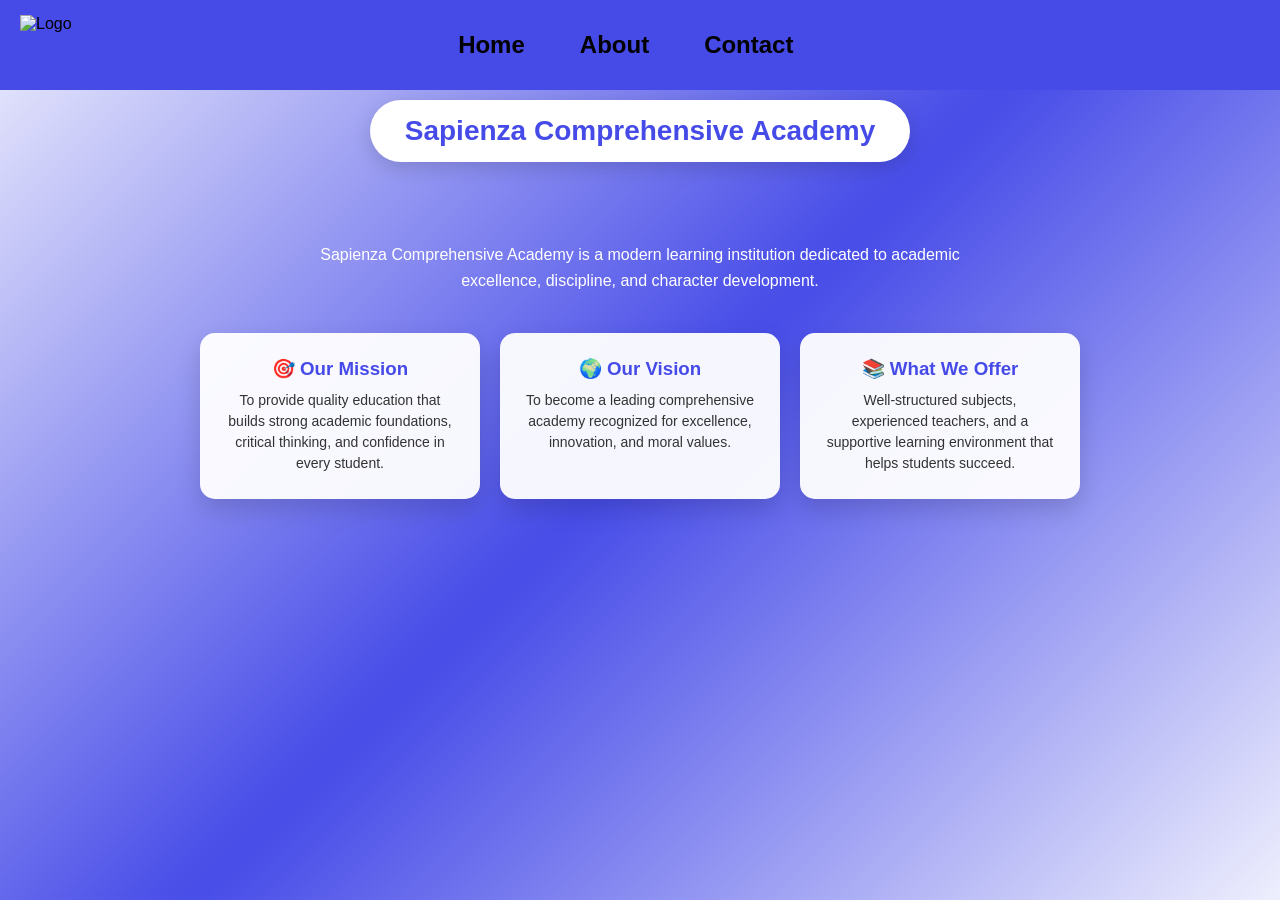
==== about.html @ 237c440b "update" ====
<!DOCTYPE html>
<html lang="en">
<head>
  <meta charset="UTF-8">
  <meta name="viewport" content="width=device-width, initial-scale=1.0">
  <title>Sapienza Comprehensive Academy</title>
  <link rel="stylesheet" href="about.css">
   <link rel="icon" type="image/png" href="images/logo.jpg">
</head>
<body>
     <nav class="navbar">
  <div class="logo">
    <img src="images/logo.jpg" alt="Logo">
  </div>
  <ul>
    <li><a href="index.html">Home</a></li>
    <li><a href="about.html">About</a></li>
    <li><a href="contact.html">Contact</a></li>
  </ul>
  <div class="navbar-spacer"></div>
</nav>

  <!-- BLUR BACKGROUND -->
  <div class="blur-bg"></div>

  <!-- PAGE TITLE -->
  <h1 class="page-title">Sapienza Comprehensive Academy</h1>

  <!-- CONTENT -->
  <section class="about-academy">

    <p class="about-intro">
      Sapienza Comprehensive Academy is a modern learning institution dedicated
      to academic excellence, discipline, and character development.
    </p>

    <div class="about-cards">
      <div class="card">
        <h3>🎯 Our Mission</h3>
        <p>
          To provide quality education that builds strong academic foundations,
          critical thinking, and confidence in every student.
        </p>
      </div>

      <div class="card">
        <h3>🌍 Our Vision</h3>
        <p>
          To become a leading comprehensive academy recognized for excellence,
          innovation, and moral values.
        </p>
      </div>

      <div class="card">
        <h3>📚 What We Offer</h3>
        <p>
          Well-structured subjects, experienced teachers, and a supportive
          learning environment that helps students succeed.
        </p>
      </div>
    </div>

  </section>

</body>
</html>
---- about.css ----
/* =========================
   RESET
========================= */
* {
  margin: 0;
  padding: 0;
  box-sizing: border-box;
  font-family: Arial, sans-serif;
}

/* =========================
   FULL PAGE BLURRED BACKGROUND
========================= */
.blur-bg {
  position: fixed;
  inset: 0;
  background: linear-gradient(
    135deg,
    #ffffff,
    #464be8,
    #ffffff
  );
  filter: blur(18px);
  transform: scale(1.1);
  z-index: -1;
}

/* =========================
   NAVBAR
========================= */
  .navbar {
  position: fixed;
  top: 0;
  left: 0;
  width: 100%;
  height: 90px;
  background-color: #464be8;
  z-index: 1000;

  display: flex;
  justify-content: space-between;  /* changed from center */
  align-items: center;
  padding: 0 20px;
  box-sizing: border-box;           /* so padding doesn't cause overflow */
}

.navbar ul {
  list-style: none;
  display: flex;
  gap: 55px;
  margin: 0;
  padding: 0;
  font-size: 24px;
}

.navbar ul li a {
  color: black;
  text-decoration: none;
  font-weight: 600;
}

.navbar a:hover {
  color: aqua;
}
@media (max-width: 768px) {
  section {
    scroll-margin-top: 110px; /* navbar is taller on mobile */
  }
}


.navbar a:hover {
  color: aqua;
}

/* =========================
   PAGE TITLE (H1)
========================= */
.page-title {
  position:relative;          /* FIXED ISSUE */
  top: 100px;                /* sits below navbar */
  margin: 0 auto 40px;
  width: fit-content;

  background-color: #fff;
  color: #464be8;
  padding: 15px 35px;
  border-radius: 50px;
  font-size: 28px;
  font-weight: bold;
  text-align: center;

  z-index: 10;
  box-shadow: 0 6px 20px rgba(0, 0, 0, 0.15);
}

/* =========================
   CONTENT SECTION
========================= */
.about-academy {
  position: relative;
  padding: 140px 20px 60px;  /* navbar space included */
  text-align: center;
}

/* =========================
   INTRO
========================= */
.about-intro {
  color: #fff;
  max-width: 700px;
  margin: 0 auto 40px;
  font-size: 16px;
  line-height: 1.6;
}

/* =========================
   CARDS
========================= */
.about-cards {
  display: flex;
  justify-content: center;
  gap: 20px;
  flex-wrap: wrap;
}

.card {
  background-color: rgba(255, 255, 255, 0.95);
  width: 280px;
  padding: 25px;
  border-radius: 15px;
  box-shadow: 0 10px 25px rgba(0, 0, 0, 0.15);
  transition: transform 0.3s ease;
}

.card:hover {
  transform: translateY(-8px);
}

.card h3 {
  color: #464be8;
  margin-bottom: 10px;
}

.card p {
  color: #333;
  font-size: 14px;
  line-height: 1.5;
}

/* =========================
   MOBILE
========================= */
@media (max-width: 768px) {

  .navbar {
    height: 70px;
  }

  .navbar ul {
    gap: 20px;
    font-size: 16px;
  }

  .page-title {
    top: 85px;
    font-size: 22px;
    padding: 12px 25px;
  }

  .about-academy {
    padding: 120px 15px 50px;
  }

  .about-intro {
    font-size: 14px;
  }
}
   .logo {
  position: static;                 /* remove absolute positioning */
  display: flex;
  align-items: center;
  flex-shrink: 0;
}

 
.logo img {
  height: 60px;
  width: auto;
  object-fit: contain;
}
.navbar-spacer {
  width: 80px;   /* roughly match logo width */
  flex-shrink: 0;
}

 @media (max-width: 768px) {
  section {
    scroll-margin-top: 110px;
  }
  .navbar {
    height: 70px;
    padding: 0 10px;
  }
  .logo img {
    height: 50px;
  }
  .navbar ul {
    gap: 25px;
    font-size: 16px;
  }
  .navbar-spacer {
    width: 50px;
  }
}
@media (max-width: 480px) {
  .navbar ul {
    gap:18px;
    font-size: 14px;
  }

  .logo img {
    height: 40px;
  }

  .navbar-spacer {
    width: 40px;
  }
}
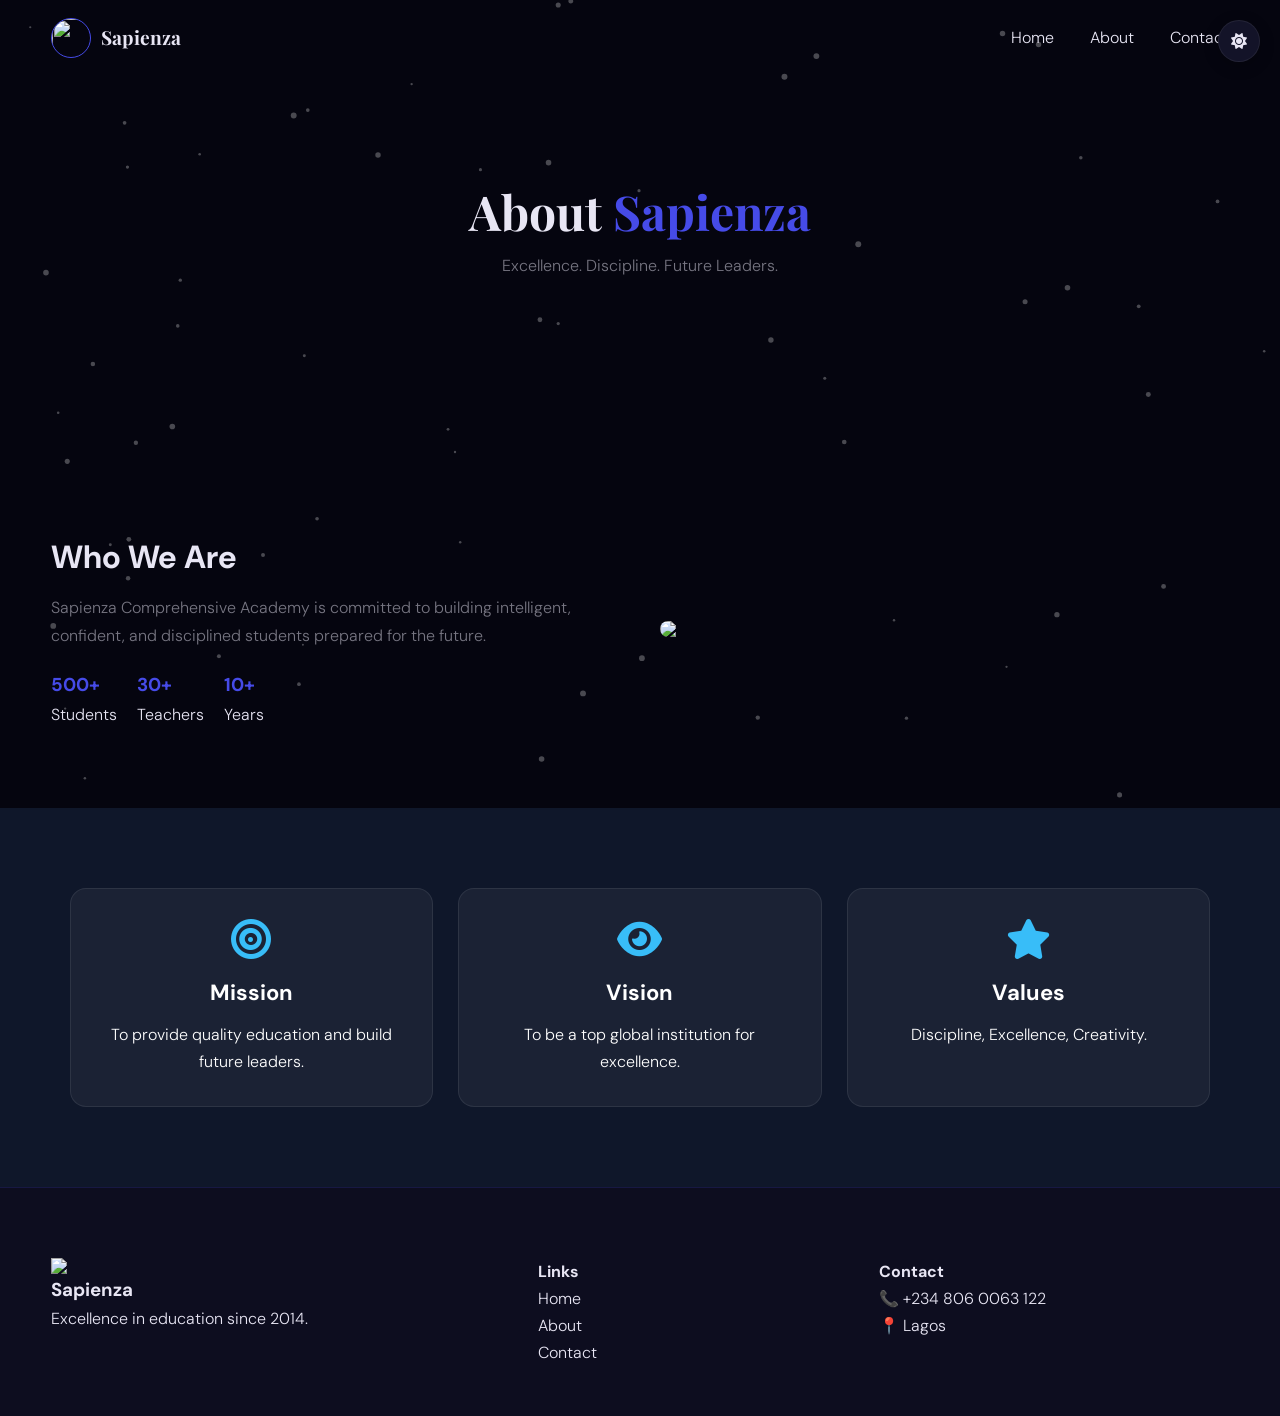
==== commit f777270d: "push" ====
--- a/about.html
+++ b/about.html
@@ -1,66 +1,234 @@
  <!DOCTYPE html>
 <html lang="en">
 <head>
-  <meta charset="UTF-8">
-  <meta name="viewport" content="width=device-width, initial-scale=1.0">
-  <title>Sapienza Comprehensive Academy</title>
-  <link rel="stylesheet" href="about.css">
-   <link rel="icon" type="image/png" href="images/logo.jpg">
+  <meta charset="UTF-8"/>
+  <meta name="viewport" content="width=device-width, initial-scale=1.0"/>
+  <title>About — Sapienza Academy</title>
+
+  <link rel="icon" href="images/logo.jpg"/>
+
+  <!-- FONTS -->
+  <link href="https://fonts.googleapis.com/css2?family=Playfair+Display:wght@700;800;900&family=DM+Sans:wght@300;400;500;600&display=swap" rel="stylesheet"/>
+
+  <!-- ICONS -->
+  <link rel="stylesheet" href="https://cdnjs.cloudflare.com/ajax/libs/font-awesome/6.5.0/css/all.min.css"/>
+
+  <link rel="stylesheet" href="style.css"/>
+  <link rel="stylesheet" href="about.css"/>
+
+  <style>
+    .particles-bg{
+      position: fixed;
+      top:0;
+      left:0;
+      width:100%;
+      height:100%;
+      z-index:-1;
+    }
+  </style>
 </head>
-<body>
-     <nav class="navbar">
-  <div class="logo">
-    <img src="images/logo.jpg" alt="Logo">
-  </div>
-  <ul>
-    <li><a href="index.html">Home</a></li>
-    <li><a href="about.html">About</a></li>
-    <li><a href="contact.html">Contact</a></li>
-  </ul>
-  <div class="navbar-spacer"></div>
+
+<body class="dark-mode">
+
+<canvas class="particles-bg" id="particlesBg"></canvas>
+
+<!-- THEME TOGGLE -->
+<button class="theme-toggle" id="themeToggle">
+  <i class="fa-solid fa-sun" id="themeIcon"></i>
+</button>
+
+<!-- NAVBAR -->
+<nav class="navbar" id="navbar">
+  <div class="nav-inner">
+
+    <a href="index.html" class="nav-logo">
+      <img src="images/logo.jpg"/>
+      <span>Sapienza</span>
+    </a>
+
+    <ul class="nav-links">
+      <li><a href="index.html">Home</a></li>
+      <li><a href="about.html" class="active">About</a></li>
+      <li><a href="contact.html">Contact</a></li>
+    </ul>
+
+    <div class="hamburger" id="hamburger">
+      <span></span><span></span><span></span>
+    </div>
+
+  </div>
 </nav>
 
-  <!-- BLUR BACKGROUND -->
-  <div class="blur-bg"></div>
-
-  <!-- PAGE TITLE -->
-  <h1 class="page-title">Sapienza Comprehensive Academy</h1>
-
-  <!-- CONTENT -->
-  <section class="about-academy">
-
-    <p class="about-intro">
-      Sapienza Comprehensive Academy is a modern learning institution dedicated
-      to academic excellence, discipline, and character development.
-    </p>
-
-    <div class="about-cards">
-      <div class="card">
-        <h3>🎯 Our Mission</h3>
-        <p>
-          To provide quality education that builds strong academic foundations,
-          critical thinking, and confidence in every student.
-        </p>
+<!-- MOBILE MENU -->
+<div class="mobile-menu" id="mobileMenu">
+  <a href="index.html">Home</a>
+  <a href="about.html">About</a>
+  <a href="contact.html">Contact</a>
+</div>
+
+<!-- HERO -->
+<section class="about-hero">
+  <h1>About <span>Sapienza</span></h1>
+  <p>Excellence. Discipline. Future Leaders.</p>
+</section>
+
+<!-- ABOUT -->
+<section class="about">
+  <div class="wrap about-grid">
+
+    <div class="about-text">
+      <h2>Who We Are</h2>
+      <p>
+        Sapienza Comprehensive Academy is committed to building intelligent,
+        confident, and disciplined students prepared for the future.
+      </p>
+
+      <div class="about-stats">
+        <div><h3>500+</h3><span>Students</span></div>
+        <div><h3>30+</h3><span>Teachers</span></div>
+        <div><h3>10+</h3><span>Years</span></div>
       </div>
-
-      <div class="card">
-        <h3>🌍 Our Vision</h3>
-        <p>
-          To become a leading comprehensive academy recognized for excellence,
-          innovation, and moral values.
-        </p>
-      </div>
-
-      <div class="card">
-        <h3>📚 What We Offer</h3>
-        <p>
-          Well-structured subjects, experienced teachers, and a supportive
-          learning environment that helps students succeed.
-        </p>
-      </div>
-    </div>
-
-  </section>
+    </div>
+
+    <div class="about-img">
+      <img src="images/logo.jpg"/>
+    </div>
+
+  </div>
+</section>
+
+<!-- MISSION -->
+<section class="mission">
+  <div class="wrap mission-grid">
+
+    <div class="mission-card">
+      <i class="fa-solid fa-bullseye"></i>
+      <h3>Mission</h3>
+      <p>To provide quality education and build future leaders.</p>
+    </div>
+
+    <div class="mission-card">
+      <i class="fa-solid fa-eye"></i>
+      <h3>Vision</h3>
+      <p>To be a top global institution for excellence.</p>
+    </div>
+
+    <div class="mission-card">
+      <i class="fa-solid fa-star"></i>
+      <h3>Values</h3>
+      <p>Discipline, Excellence, Creativity.</p>
+    </div>
+
+  </div>
+</section>
+
+<!-- FOOTER -->
+<footer class="footer">
+  <div class="footer-inner">
+
+    <div>
+      <img src="images/logo.jpg" style="width:50px"/>
+      <h3>Sapienza</h3>
+      <p>Excellence in education since 2014.</p>
+    </div>
+
+    <div>
+      <h4>Links</h4>
+      <a href="index.html">Home</a><br/>
+      <a href="about.html">About</a><br/>
+      <a href="contact.html">Contact</a>
+    </div>
+
+    <div>
+      <h4>Contact</h4>
+      <p>📞 +234 806 0063 122</p>
+      <p>📍 Lagos</p>
+    </div>
+
+  </div>
+</footer>
+
+<!-- JS -->
+<script>
+/* THEME TOGGLE */
+const themeToggle = document.getElementById('themeToggle');
+const themeIcon = document.getElementById('themeIcon');
+
+let darkMode = document.body.classList.contains('dark-mode');
+
+const savedTheme = localStorage.getItem('sapienza-theme');
+
+if (savedTheme === 'light') {
+  document.body.classList.remove('dark-mode');
+  document.body.classList.add('light-mode');
+  darkMode = false;
+  themeIcon.className = 'fa-solid fa-moon';
+}
+
+themeToggle.addEventListener('click', () => {
+  darkMode = !darkMode;
+
+  document.body.classList.toggle('dark-mode', darkMode);
+  document.body.classList.toggle('light-mode', !darkMode);
+
+  themeIcon.className = darkMode ? 'fa-solid fa-sun' : 'fa-solid fa-moon';
+
+  localStorage.setItem('sapienza-theme', darkMode ? 'dark' : 'light');
+});
+
+/* MOBILE MENU */
+const hamburger = document.getElementById('hamburger');
+const mobileMenu = document.getElementById('mobileMenu');
+
+hamburger.addEventListener('click', () => {
+  hamburger.classList.toggle('open');
+  mobileMenu.classList.toggle('open');
+});
+
+/* PARTICLES */
+const canvas = document.getElementById('particlesBg');
+
+if (canvas) {
+  const ctx = canvas.getContext('2d');
+
+  let W = canvas.width = window.innerWidth;
+  let H = canvas.height = window.innerHeight;
+
+  window.addEventListener('resize', () => {
+    W = canvas.width = window.innerWidth;
+    H = canvas.height = window.innerHeight;
+  });
+
+  const particles = Array.from({ length: 70 }, () => ({
+    x: Math.random() * W,
+    y: Math.random() * H,
+    vx: (Math.random() - 0.5) * 0.6,
+    vy: (Math.random() - 0.5) * 0.6,
+    size: Math.random() * 2 + 1
+  }));
+
+  function animate() {
+    ctx.clearRect(0, 0, W, H);
+
+    particles.forEach(p => {
+      p.x += p.vx;
+      p.y += p.vy;
+
+      if (p.x < 0 || p.x > W) p.vx *= -1;
+      if (p.y < 0 || p.y > H) p.vy *= -1;
+
+      ctx.beginPath();
+      ctx.arc(p.x, p.y, p.size, 0, Math.PI * 2);
+      ctx.fillStyle = "rgba(255,255,255,0.5)";
+      ctx.fill();
+    });
+
+    requestAnimationFrame(animate);
+  }
+
+  animate();
+}
+</script>
 
 </body>
-</html>
+</html>
--- a/style.css
+++ b/style.css
@@ -0,0 +1,451 @@
+ /* ============================================================
+   SAPIENZA ACADEMY — shared.css
+============================================================ */
+@import url('https://fonts.googleapis.com/css2?family=Playfair+Display:wght@700;800;900&family=DM+Sans:wght@300;400;500;600&display=swap');
+
+:root {
+  --primary:    #464be8;
+  --primary-dk: #3238c8;
+  --primary-lt: #6b70f0;
+  --accent:     #8b5cf6;
+  --accent2:    #06b6d4;
+  --gold:       #f59e0b;
+  --green:      #10b981;
+
+  --bg:         #05050f;
+  --surface:    #0d0d1f;
+  --surface2:   #131328;
+  --card:       #0f0f22;
+  --border:     rgba(70,75,232,0.18);
+  --border2:    rgba(255,255,255,0.07);
+
+  --text:       #e8e6f4;
+  --muted:      rgba(232,230,244,0.5);
+
+  --font-serif: 'Playfair Display', Georgia, serif;
+  --font-sans:  'DM Sans', sans-serif;
+
+  --nav-h:      75px;
+  --ease:       cubic-bezier(0.4,0,0.2,1);
+  --ease-back:  cubic-bezier(0.34,1.56,0.64,1);
+
+  --glow-primary: 0 0 30px rgba(70,75,232,0.35), 0 0 60px rgba(70,75,232,0.15);
+  --glow-accent:  0 0 30px rgba(139,92,246,0.35);
+}
+
+.light-mode {
+  --bg:       #f0f0fc;
+  --surface:  #ffffff;
+  --surface2: #f4f4ff;
+  --card:     #ffffff;
+  --border:   rgba(70,75,232,0.15);
+  --border2:  rgba(0,0,0,0.08);
+  --text:     #1a1a3e;
+  --muted:    rgba(26,26,62,0.5);
+}
+
+*,*::before,*::after { margin:0; padding:0; box-sizing:border-box; }
+html { scroll-behavior:smooth; scroll-padding-top:var(--nav-h); }
+body { background:var(--bg); color:var(--text); font-family:var(--font-sans); font-weight:300; line-height:1.7; overflow-x:hidden; cursor:none; transition:background 0.5s, color 0.5s; }
+a { text-decoration:none; color:inherit; }
+ul { list-style:none; }
+img { max-width:100%; display:block; }
+button { cursor:none; font-family:var(--font-sans); }
+::-webkit-scrollbar { width:5px; }
+::-webkit-scrollbar-track { background:var(--bg); }
+::-webkit-scrollbar-thumb { background:var(--primary); border-radius:3px; }
+
+/* ── LOADER ──────────────────────────────────────────────── */
+.loader {
+  position:fixed; inset:0; background:var(--bg); z-index:10000;
+  display:flex; flex-direction:column; align-items:center; justify-content:center; gap:20px;
+  transition:opacity 0.6s var(--ease), transform 0.6s var(--ease);
+}
+.loader.out { opacity:0; transform:scale(1.04); pointer-events:none; }
+.loader-ring {
+  width:80px; height:80px; border-radius:50%;
+  border:2px solid rgba(70,75,232,0.15);
+  border-top-color:var(--primary);
+  animation:spin 1s linear infinite;
+  position:absolute;
+}
+@keyframes spin { to { transform:rotate(360deg); } }
+.loader-logo-wrap {
+  width:60px; height:60px; border-radius:50%; overflow:hidden;
+  border:2px solid var(--primary); box-shadow:var(--glow-primary);
+}
+.loader-logo { width:100%; height:100%; object-fit:cover; }
+.loader-text {
+  font-family:var(--font-serif); font-size:clamp(0.9rem,2vw,1.1rem);
+  color:var(--primary); letter-spacing:2px; text-align:center; padding:0 20px;
+  animation:fadeInUp 0.5s 0.3s ease both;
+}
+.loader-bar { width:200px; height:2px; background:rgba(70,75,232,0.15); border-radius:2px; overflow:hidden; }
+.loader-fill { height:100%; background:linear-gradient(90deg,var(--primary),var(--accent)); width:0; transition:width 0.1s linear; }
+
+/* ── CURSOR ──────────────────────────────────────────────── */
+.cursor {
+  width:8px; height:8px; background:var(--primary); border-radius:50%;
+  position:fixed; top:0; left:0; pointer-events:none; z-index:9999;
+  transform:translate(-50%,-50%); box-shadow:var(--glow-primary);
+}
+.cursor-follower {
+  width:32px; height:32px; border:1.5px solid rgba(70,75,232,0.5); border-radius:50%;
+  position:fixed; top:0; left:0; pointer-events:none; z-index:9998;
+  transform:translate(-50%,-50%); transition:transform 0.15s var(--ease), width 0.3s, height 0.3s;
+}
+
+/* ── THEME TOGGLE ────────────────────────────────────────── */
+.theme-toggle {
+  position:fixed; top:20px; right:20px; z-index:1001;
+  width:42px; height:42px; border-radius:50%; border:1px solid var(--border2);
+  background:var(--surface2); color:var(--text); font-size:1rem;
+  display:flex; align-items:center; justify-content:center;
+  transition:all 0.3s var(--ease); box-shadow:0 4px 16px rgba(0,0,0,0.2);
+}
+.theme-toggle:hover { background:var(--primary); color:#fff; border-color:var(--primary); }
+
+/* ── NAVBAR ──────────────────────────────────────────────── */
+.navbar {
+  position:fixed; top:0; left:0; width:100%; height:var(--nav-h);
+  z-index:1000; transition:background 0.4s var(--ease), box-shadow 0.4s var(--ease);
+}
+.navbar.scrolled {
+  background:rgba(5,5,15,0.95); backdrop-filter:blur(20px);
+  box-shadow:0 1px 0 var(--border), 0 8px 32px rgba(0,0,0,0.3);
+}
+.light-mode .navbar.scrolled { background:rgba(240,240,252,0.95); }
+.nav-inner {
+  max-width:1300px; margin:0 auto; padding:0 4%; height:100%;
+  display:flex; align-items:center; justify-content:space-between; gap:24px;
+}
+.nav-logo { display:flex; align-items:center; gap:10px; }
+.nav-logo img { width:40px; height:40px; border-radius:50%; object-fit:cover; border:1.5px solid var(--primary); }
+.nav-logo span { font-family:var(--font-serif); font-size:1.2rem; font-weight:700; color:var(--text); }
+.nav-links { display:flex; gap:36px; }
+.nav-link { font-size:0.88rem; font-weight:500; color:var(--muted); letter-spacing:0.5px; position:relative; padding-bottom:3px; transition:color 0.3s; }
+.nav-link::after { content:''; position:absolute; bottom:0; left:0; width:0; height:1.5px; background:var(--primary); box-shadow:0 0 6px var(--primary); transition:width 0.3s var(--ease); }
+.nav-link:hover,.nav-link.active { color:var(--text); }
+.nav-link:hover::after,.nav-link.active::after { width:100%; }
+.nav-spacer { flex:1; }
+.hamburger { display:none; flex-direction:column; gap:5px; cursor:none; }
+.hamburger span { display:block; width:22px; height:1.5px; background:var(--text); border-radius:2px; transition:all 0.4s var(--ease); }
+.hamburger.open span:nth-child(1) { transform:rotate(45deg) translate(4px,4px); }
+.hamburger.open span:nth-child(2) { opacity:0; }
+.hamburger.open span:nth-child(3) { transform:rotate(-45deg) translate(4px,-4px); }
+
+/* MOBILE MENU */
+.mobile-menu {
+  position:fixed; inset:0; background:rgba(5,5,15,0.98); backdrop-filter:blur(20px);
+  z-index:999; display:flex; flex-direction:column; align-items:center; justify-content:center; gap:16px;
+  clip-path:circle(0% at 95% 4%); transition:clip-path 0.6s var(--ease);
+}
+.mobile-menu.open { clip-path:circle(150% at 95% 4%); }
+.mob-link { font-family:var(--font-serif); font-size:clamp(1.8rem,5vw,2.8rem); font-weight:700; color:rgba(255,255,255,0.3); transition:color 0.3s; }
+.mob-link:hover { color:#fff; }
+
+/* ── BUTTONS ─────────────────────────────────────────────── */
+.btn-primary {
+  display:inline-flex; align-items:center; gap:10px;
+  padding:13px 28px; border-radius:50px;
+  background:linear-gradient(135deg,var(--primary),var(--accent));
+  color:#fff; font-size:0.9rem; font-weight:600; border:none;
+  box-shadow:0 4px 20px rgba(70,75,232,0.3);
+  transition:all 0.3s var(--ease-back);
+}
+.btn-primary:hover { transform:translateY(-3px); box-shadow:0 12px 36px rgba(70,75,232,0.5); }
+.btn-ghost {
+  display:inline-flex; align-items:center; gap:10px;
+  padding:13px 28px; border-radius:50px;
+  background:transparent; color:var(--text); font-size:0.9rem; font-weight:500;
+  border:1.5px solid var(--border2); transition:all 0.3s var(--ease);
+}
+.btn-ghost:hover { border-color:var(--primary); color:var(--primary); }
+.pulse-btn { animation:pulsate 3s ease-in-out infinite; }
+@keyframes pulsate {
+  0%,100% { box-shadow:0 4px 20px rgba(70,75,232,0.3); }
+  50%      { box-shadow:0 4px 20px rgba(70,75,232,0.3),0 0 50px rgba(70,75,232,0.3),0 0 80px rgba(139,92,246,0.15); }
+}
+
+/* ── SECTION COMMONS ─────────────────────────────────────── */
+.wrap { max-width:1300px; margin:0 auto; padding:0 4%; }
+.sec-head { text-align:center; margin-bottom:60px; }
+.sec-label { font-size:0.68rem; font-weight:600; letter-spacing:5px; text-transform:uppercase; color:var(--primary); margin-bottom:12px; }
+.sec-title { font-family:var(--font-serif); font-size:clamp(2rem,4vw,3.2rem); font-weight:800; color:var(--text); line-height:1.15; margin-bottom:14px; }
+.sec-title em { font-style:italic; color:var(--primary); }
+.sec-sub { color:var(--muted); font-size:1rem; max-width:500px; margin:0 auto; }
+
+/* ── AOS (scroll reveal) ──────────────────────────────────── */
+[data-aos] { opacity:0; transform:translateY(40px); transition:opacity 0.8s var(--ease), transform 0.8s var(--ease); transition-delay:var(--delay,0s); }
+[data-aos].visible { opacity:1; transform:translateY(0); }
+
+/* ── PARTICLES ───────────────────────────────────────────── */
+.particles-bg { position:fixed; inset:0; pointer-events:none; z-index:0; opacity:0.55; }
+
+/* ── WAVE DIVIDER ────────────────────────────────────────── */
+.wave-divider { line-height:0; overflow:hidden; }
+.wave-divider svg { display:block; width:100%; }
+
+/* ── FOOTER ──────────────────────────────────────────────── */
+.footer { background:var(--surface); border-top:1px solid var(--border); padding:70px 4% 0; margin-bottom:0; }
+.footer-inner { max-width:1300px; margin:0 auto; display:grid; grid-template-columns:1.5fr 1fr 1.2fr; gap:50px; padding-bottom:50px; }
+.fi-brand { display:flex; flex-direction:column; gap:12px; }
+.fi-logo-img { width:48px; height:48px; border-radius:50%; object-fit:cover; border:2px solid var(--primary); }
+.fi-logo-text { font-family:var(--font-serif); font-size:1.4rem; font-weight:800; color:var(--text); }
+.fi-logo-text span { color:var(--primary); }
+.fi-brand p { color:var(--muted); font-size:0.88rem; line-height:1.8; max-width:260px; }
+.fi-col h4 { font-size:0.7rem; font-weight:600; letter-spacing:3px; text-transform:uppercase; color:var(--primary); margin-bottom:16px; }
+.fi-col a, .fi-col p { display:block; color:var(--muted); font-size:0.88rem; margin-bottom:8px; transition:color 0.3s; }
+.fi-col a:hover { color:var(--text); }
+.footer-bottom { border-top:1px solid var(--border); padding:20px 0; text-align:center; }
+.footer-bottom p { color:var(--muted); font-size:0.8rem; }
+
+/* ── ANIMATIONS ──────────────────────────────────────────── */
+@keyframes fadeInUp { from{opacity:0;transform:translateY(30px)} to{opacity:1;transform:translateY(0)} }
+@keyframes floatUpDown { 0%,100%{transform:translateY(0)} 50%{transform:translateY(-14px)} }
+
+/* ── RESPONSIVE ──────────────────────────────────────────── */
+@media(max-width:900px){
+  .nav-links { display:none; }
+  .hamburger { display:flex; }
+  .footer-inner { grid-template-columns:1fr 1fr; }
+}
+@media(max-width:600px){
+  body { cursor:auto; }
+  .cursor,.cursor-follower { display:none; }
+  .footer-inner { grid-template-columns:1fr; }
+  .theme-toggle { top:auto; bottom:80px; right:16px; }
+}
+/* ============================================================
+   SAPIENZA — index.css
+============================================================ */
+
+/* ── HERO ────────────────────────────────────────────────── */
+.hero {
+  min-height:100vh; position:relative; display:flex; align-items:center;
+  overflow:hidden; padding-top:var(--nav-h);
+}
+.hero-orbs { position:absolute; inset:0; pointer-events:none; }
+.orb {
+  position:absolute; border-radius:50%;
+  filter:blur(80px); animation:orbFloat 8s ease-in-out infinite;
+}
+.orb-1 { width:500px; height:500px; background:rgba(70,75,232,0.12); top:-100px; right:5%; animation-delay:0s; }
+.orb-2 { width:400px; height:400px; background:rgba(139,92,246,0.1); bottom:-80px; left:10%; animation-delay:3s; }
+.orb-3 { width:300px; height:300px; background:rgba(6,182,212,0.08); top:40%; left:35%; animation-delay:5s; }
+@keyframes orbFloat { 0%,100%{transform:translateY(0) scale(1)} 50%{transform:translateY(-30px) scale(1.05)} }
+
+.hero-content { position:relative; z-index:2; max-width:1300px; margin:0 auto; padding:80px 4% 120px; width:100%; }
+.hero-badge {
+  display:inline-flex; align-items:center; gap:8px;
+  background:rgba(70,75,232,0.1); border:1px solid rgba(70,75,232,0.25);
+  color:var(--primary-lt); padding:8px 18px; border-radius:50px;
+  font-size:0.82rem; font-weight:500; margin-bottom:24px; width:fit-content;
+  animation:fadeInUp 0.6s 0.1s ease both;
+}
+.badge-dot {
+  width:7px; height:7px; background:var(--green); border-radius:50%;
+  animation:pulse 2s ease-in-out infinite;
+  box-shadow:0 0 0 0 rgba(16,185,129,0.5);
+}
+@keyframes pulse { 0%,100%{box-shadow:0 0 0 0 rgba(16,185,129,0.5)} 50%{box-shadow:0 0 0 8px rgba(16,185,129,0)} }
+
+.hero-title { font-family:var(--font-serif); margin-bottom:16px; }
+.ht-line {
+  display:block; font-size:clamp(2.5rem,6.5vw,5.8rem); font-weight:900;
+  color:var(--text); line-height:1.05;
+  opacity:0; transform:translateY(40px);
+  transition:opacity 0.8s var(--ease), transform 0.8s var(--ease);
+}
+.ht-line.italic { font-style:italic; color:var(--primary); }
+.ht-line.visible { opacity:1; transform:translateY(0); }
+
+.hero-typewriter {
+  font-size:clamp(1rem,2vw,1.25rem); color:var(--accent2); font-weight:500;
+  margin-bottom:20px; min-height:2em; letter-spacing:0.5px;
+  animation:fadeInUp 0.6s 0.8s ease both; opacity:0;
+}
+.hero-typewriter.visible { opacity:1; }
+.tw-cursor { animation:blink 1s step-end infinite; color:var(--primary); }
+@keyframes blink { 0%,100%{opacity:1} 50%{opacity:0} }
+
+.hero-desc {
+  color:var(--muted); font-size:1.05rem; max-width:560px; line-height:1.85;
+  margin-bottom:32px;
+  animation:fadeInUp 0.6s 0.9s ease both; opacity:0;
+}
+.hero-desc.visible { opacity:1; }
+.hero-btns { display:flex; gap:14px; flex-wrap:wrap; margin-bottom:50px; animation:fadeInUp 0.6s 1s ease both; opacity:0; }
+.hero-btns.visible { opacity:1; }
+
+.hero-counters {
+  display:flex; align-items:center; gap:24px; flex-wrap:wrap;
+  animation:fadeInUp 0.6s 1.1s ease both; opacity:0;
+}
+.hero-counters.visible { opacity:1; }
+.hc-item { display:flex; flex-direction:column; }
+.hc-num { font-family:var(--font-serif); font-size:2.2rem; font-weight:900; color:#fff; line-height:1; }
+.hc-plus { font-size:1.2rem; color:var(--primary); vertical-align:super; }
+.hc-label { font-size:0.68rem; letter-spacing:2px; text-transform:uppercase; color:var(--muted); margin-top:3px; }
+.hc-div { width:1px; height:36px; background:var(--border2); }
+
+.scroll-indicator {
+  position:absolute; bottom:32px; left:50%; transform:translateX(-50%);
+  display:flex; flex-direction:column; align-items:center; gap:6px;
+  z-index:2; animation:bounceScroll 2.5s ease-in-out infinite;
+}
+@keyframes bounceScroll { 0%,100%{transform:translateX(-50%) translateY(0)} 50%{transform:translateX(-50%) translateY(8px)} }
+.si-line { width:1px; height:40px; background:linear-gradient(to bottom,var(--primary),transparent); }
+.scroll-indicator span { font-size:0.6rem; letter-spacing:3px; text-transform:uppercase; color:var(--muted); writing-mode:horizontal-tb; }
+
+/* ── SUBJECTS SECTION ────────────────────────────────────── */
+.subjects { padding:100px 0; background:var(--surface); }
+.subjects-grid {
+  display:grid; grid-template-columns:repeat(4,1fr); gap:20px;
+}
+
+/* SUBJECT CARD */
+.sub-card {
+  perspective:1000px; height:240px; cursor:none;
+  opacity:0; transform:translateY(40px);
+  transition:opacity 0.6s var(--ease), transform 0.6s var(--ease);
+  transition-delay:var(--d,0s);
+}
+.sub-card.visible { opacity:1; transform:translateY(0); }
+.sub-inner {
+  position:relative; width:100%; height:100%; transform-style:preserve-3d;
+  transition:transform 0.7s cubic-bezier(0.4,0,0.2,1);
+}
+.sub-card:hover .sub-inner { transform:rotateY(180deg); }
+.sub-front,.sub-back {
+  position:absolute; inset:0; backface-visibility:hidden;
+  border-radius:20px; padding:28px 24px;
+  display:flex; flex-direction:column; align-items:center; justify-content:center; gap:12px;
+  border:1px solid var(--border2);
+  background:var(--card);
+}
+.sub-back { transform:rotateY(180deg); background:linear-gradient(135deg,var(--c1,var(--primary)),var(--c2,var(--accent))); border-color:transparent; }
+.sub-icon {
+  width:58px; height:58px; border-radius:16px;
+  display:flex; align-items:center; justify-content:center; font-size:1.6rem;
+  background:var(--icon-bg,rgba(70,75,232,0.12)); color:var(--icon-color,var(--primary));
+  animation:floatUpDown 4s ease-in-out infinite;
+  box-shadow:0 4px 20px var(--icon-shadow,rgba(70,75,232,0.2));
+  transition:box-shadow 0.3s;
+}
+.sub-card:hover .sub-icon { box-shadow:0 8px 40px var(--icon-shadow,rgba(70,75,232,0.4)); }
+.sub-front h3 { font-family:var(--font-serif); font-size:0.95rem; font-weight:700; color:var(--text); text-align:center; }
+.sub-front p  { font-size:0.75rem; color:var(--muted); text-align:center; line-height:1.5; }
+.sub-back h3  { font-family:var(--font-serif); font-size:1rem; font-weight:800; color:#fff; text-align:center; }
+.sub-back p   { font-size:0.82rem; color:rgba(255,255,255,0.8); text-align:center; line-height:1.6; }
+.sub-back-btn {
+  margin-top:8px; padding:8px 20px; border-radius:50px;
+  background:rgba(255,255,255,0.2); color:#fff; font-size:0.75rem; font-weight:600;
+  border:1px solid rgba(255,255,255,0.3); transition:all 0.3s;
+}
+.sub-back-btn:hover { background:rgba(255,255,255,0.35); }
+
+/* ── GALLERY ─────────────────────────────────────────────── */
+.gallery-sec { padding:100px 0; }
+.gallery-grid { display:grid; grid-template-columns:repeat(4,1fr); gap:20px; }
+.gallery-item {
+  border-radius:16px; overflow:hidden; position:relative;
+  height:220px; cursor:none;
+  opacity:0; transform:translateY(30px);
+  transition:opacity 0.7s var(--ease), transform 0.7s var(--ease);
+  transition-delay:var(--d,0s);
+}
+.gallery-item.visible { opacity:1; transform:translateY(0); }
+.gallery-item:nth-child(3n+1) { grid-column:span 2; height:260px; }
+.gallery-slideshow { width:100%; height:100%; position:relative; overflow:hidden; }
+.gallery-slide {
+  position:absolute; inset:0; background-size:cover; background-position:center;
+  opacity:0; transition:opacity 0.9s var(--ease); background-color:var(--surface2);
+}
+.gallery-slide.active { opacity:1; }
+.gallery-item:hover .gallery-slide.active { transform:scale(1.04); transition:opacity 0.9s, transform 6s ease-out; }
+.gallery-label {
+  position:absolute; bottom:0; left:0; right:0;
+  padding:20px 16px 14px;
+  background:linear-gradient(to top,rgba(5,5,15,0.85),transparent);
+  font-size:0.8rem; font-weight:600; color:#fff; letter-spacing:1px;
+  opacity:0; transform:translateY(8px); transition:all 0.3s var(--ease);
+}
+.gallery-item:hover .gallery-label { opacity:1; transform:translateY(0); }
+
+/* ── TESTIMONIALS ────────────────────────────────────────── */
+.testimonials { padding:80px 0; background:var(--surface); }
+.testi-track { display:grid; grid-template-columns:repeat(3,1fr); gap:24px; margin-bottom:28px; }
+.testi-card {
+  background:var(--card); border:1px solid var(--border2); border-radius:20px; padding:32px;
+  position:relative; transition:all 0.4s var(--ease);
+  opacity:0; transform:translateY(30px);
+  transition-delay:var(--d,0s);
+}
+.testi-card.visible { opacity:1; transform:translateY(0); }
+.testi-card:hover { border-color:rgba(70,75,232,0.3); transform:translateY(-4px); box-shadow:0 20px 50px rgba(0,0,0,0.3); }
+.testi-card::before { content:'"'; position:absolute; top:16px; right:20px; font-family:var(--font-serif); font-size:5rem; color:rgba(70,75,232,0.07); line-height:1; }
+.testi-stars { color:var(--gold); font-size:0.9rem; letter-spacing:2px; margin-bottom:14px; }
+.testi-card > p { color:var(--muted); font-size:0.9rem; line-height:1.85; font-style:italic; margin-bottom:20px; }
+.testi-author { display:flex; align-items:center; gap:12px; }
+.ta-av { width:40px; height:40px; border-radius:50%; display:flex; align-items:center; justify-content:center; font-weight:700; color:#fff; flex-shrink:0; }
+.testi-author strong { display:block; font-size:0.88rem; color:var(--text); font-weight:600; }
+.testi-author span { font-size:0.75rem; color:var(--muted); }
+.testi-dots { display:none; justify-content:center; gap:8px; }
+.tdot { width:7px; height:7px; border-radius:50%; background:rgba(255,255,255,0.2); cursor:none; transition:all 0.3s; }
+.tdot.active { background:var(--primary); transform:scale(1.3); }
+
+/* ── CTA SECTION ─────────────────────────────────────────── */
+.cta-sec { padding:100px 0; text-align:center; position:relative; overflow:hidden; }
+.cta-glow { position:absolute; top:50%; left:50%; transform:translate(-50%,-50%); width:600px; height:300px; background:radial-gradient(ellipse,rgba(70,75,232,0.08),transparent 70%); pointer-events:none; }
+.cta-inner[data-aos] { max-width:640px; margin:0 auto; }
+.cta-inner h2 { font-family:var(--font-serif); font-size:clamp(1.8rem,4vw,2.8rem); font-weight:800; color:var(--text); margin-bottom:14px; }
+.cta-inner p { color:var(--muted); margin-bottom:32px; font-size:1rem; }
+
+/* ── SUBJECT MODAL ───────────────────────────────────────── */
+.modal-overlay {
+  position:fixed; inset:0; background:rgba(0,0,10,0.85); backdrop-filter:blur(12px);
+  z-index:5000; display:flex; align-items:center; justify-content:center;
+  opacity:0; pointer-events:none; transition:opacity 0.4s var(--ease);
+  padding:20px;
+}
+.modal-overlay.open { opacity:1; pointer-events:all; }
+.modal-box {
+  background:var(--surface2); border:1px solid var(--border); border-radius:24px;
+  padding:40px; max-width:560px; width:100%; position:relative;
+  transform:scale(0.95) translateY(20px); transition:transform 0.4s var(--ease-back);
+  max-height:90vh; overflow-y:auto;
+}
+.modal-overlay.open .modal-box { transform:scale(1) translateY(0); }
+.modal-close {
+  position:absolute; top:16px; right:16px;
+  width:36px; height:36px; border-radius:50%; background:rgba(255,255,255,0.06);
+  border:1px solid var(--border2); color:var(--muted); font-size:1rem;
+  display:flex; align-items:center; justify-content:center; transition:all 0.3s;
+}
+.modal-close:hover { background:var(--primary); color:#fff; border-color:var(--primary); }
+.modal-icon { font-size:3rem; text-align:center; margin-bottom:16px; }
+.modal-box h3 { font-family:var(--font-serif); font-size:1.6rem; font-weight:800; color:var(--text); margin-bottom:12px; text-align:center; }
+.modal-box p { color:var(--muted); font-size:0.95rem; line-height:1.8; margin-bottom:20px; text-align:center; }
+.modal-tags { display:flex; flex-wrap:wrap; gap:8px; justify-content:center; margin-bottom:24px; }
+.modal-tag { padding:5px 14px; border-radius:50px; background:rgba(70,75,232,0.1); border:1px solid rgba(70,75,232,0.2); color:var(--primary-lt); font-size:0.75rem; font-weight:500; }
+.modal-slideshow { border-radius:12px; overflow:hidden; height:220px; position:relative; }
+.modal-slide { position:absolute; inset:0; background-size:cover; background-position:center; opacity:0; transition:opacity 0.8s; }
+.modal-slide.active { opacity:1; }
+
+/* ── RESPONSIVE ──────────────────────────────────────────── */
+@media(max-width:1100px) { .subjects-grid { grid-template-columns:repeat(3,1fr); } .gallery-grid { grid-template-columns:repeat(2,1fr); } .gallery-item:nth-child(3n+1) { grid-column:span 1; } }
+@media(max-width:768px) {
+  .subjects-grid { grid-template-columns:repeat(2,1fr); }
+  .testi-track { grid-template-columns:1fr; }
+  .testi-track .testi-card:not(:first-child) { display:none; }
+  .testi-dots { display:flex; }
+  .hero-btns { flex-direction:column; width:fit-content; }
+  .hc-div { display:none; }
+  .hero-counters { gap:20px; }
+}
+@media(max-width:480px) {
+  .subjects-grid { grid-template-columns:1fr 1fr; }
+  .gallery-grid { grid-template-columns:1fr; }
+  .gallery-item:nth-child(3n+1) { height:220px; }
+}
--- a/about.css
+++ b/about.css
@@ -1,229 +1,178 @@
- /* =========================
-   RESET
-========================= */
-* {
-  margin: 0;
-  padding: 0;
-  box-sizing: border-box;
-  font-family: Arial, sans-serif;
+ body {
+  cursor: default;
+}
+ 
+ 
+ /* HERO */
+.about-hero {
+  height:50vh;
+  display:flex;
+  flex-direction:column;
+  justify-content:center;
+  align-items:center;
+  text-align:center;
 }
 
-/* =========================
-   FULL PAGE BLURRED BACKGROUND
-========================= */
-.blur-bg {
-  position: fixed;
-  inset: 0;
-  background: linear-gradient(
-    135deg,
-    #ffffff,
-    #464be8,
-    #ffffff
-  );
-  filter: blur(18px);
-  transform: scale(1.1);
-  z-index: -1;
+.about-hero h1 {
+  font-size:3rem;
+  font-family:var(--font-serif);
 }
 
-/* =========================
-   NAVBAR
-========================= */
-  .navbar {
+.about-hero span {
+  color:var(--primary);
+}
+
+.about-hero p {
+  color:var(--muted);
+}
+
+/* ABOUT */
+.about {
+  padding:80px 0;
+}
+
+.about-grid {
+  display:grid;
+  grid-template-columns:1fr 1fr;
+  gap:40px;
+  align-items:center;
+}
+
+.about-text h2 {
+  font-size:2rem;
+  margin-bottom:10px;
+}
+
+.about-text p {
+  color:var(--muted);
+}
+
+.about-stats {
+  display:flex;
+  gap:20px;
+  margin-top:20px;
+}
+
+.about-stats h3 {
+  color:var(--primary);
+}
+
+/* IMAGE */
+.about-img img {
+  width:100%;
+  border-radius:20px;
+}
+
+/* MISSION */
+.mission {
+  padding:80px 0;
+  background:var(--surface);
+}
+
+.mission-grid {
+  display:grid;
+  grid-template-columns:repeat(3,1fr);
+  gap:20px;
+}
+
+.mission-card {
+  padding:30px;
+  border-radius:20px;
+  text-align:center;
+  background:var(--card);
+  border:1px solid var(--border2);
+}
+
+.mission-card i {
+  font-size:2rem;
+  color:var(--primary);
+  margin-bottom:10px;
+}
+
+/* RESPONSIVE */
+@media(max-width:900px){
+  .about-grid {
+    grid-template-columns:1fr;
+  }
+
+  .mission-grid {
+    grid-template-columns:1fr;
+  }
+}
+ .particles-bg {
   position: fixed;
   top: 0;
   left: 0;
   width: 100%;
-  height: 90px;
-  background-color: #464be8;
-  z-index: 1000;
-
-  display: flex;
-  justify-content: space-between;  /* changed from center */
-  align-items: center;
-  padding: 0 20px;
-  box-sizing: border-box;           /* so padding doesn't cause overflow */
+  height: 100%;
+  z-index: 0;
+  pointer-events: none; /* THIS IS THE KEY FIX */
+}
+.mission {
+  padding: 80px 20px;
+  background: #0f172a;
+  color: white;
 }
 
-.navbar ul {
-  list-style: none;
-  display: flex;
-  gap: 55px;
-  margin: 0;
-  padding: 0;
-  font-size: 24px;
+.mission-grid {
+  display: grid;
+  grid-template-columns: repeat(auto-fit, minmax(250px, 1fr));
+  gap: 25px;
 }
 
-.navbar ul li a {
-  color: black;
-  text-decoration: none;
-  font-weight: 600;
+.mission-card {
+  background: rgba(255, 255, 255, 0.05);
+  padding: 30px;
+  border-radius: 16px;
+  text-align: center;
+  transition: all 0.4s ease;
+  position: relative;
+  overflow: hidden;
+  cursor: pointer;
+  border: 1px solid rgba(255, 255, 255, 0.08);
 }
 
-.navbar a:hover {
-  color: aqua;
-}
-@media (max-width: 768px) {
-  section {
-    scroll-margin-top: 110px; /* navbar is taller on mobile */
-  }
+/* ICON */
+.mission-card i {
+  font-size: 40px;
+  margin-bottom: 15px;
+  color: #38bdf8;
+  transition: 0.4s ease;
 }
 
-
-.navbar a:hover {
-  color: aqua;
+/* TITLE */
+.mission-card h3 {
+  margin-bottom: 10px;
+  font-size: 22px;
 }
 
-/* =========================
-   PAGE TITLE (H1)
-========================= */
-.page-title {
-  position:relative;          /* FIXED ISSUE */
-  top: 100px;                /* sits below navbar */
-  margin: 0 auto 40px;
-  width: fit-content;
-
-  background-color: #fff;
-  color: #464be8;
-  padding: 15px 35px;
-  border-radius: 50px;
-  font-size: 28px;
-  font-weight: bold;
-  text-align: center;
-
-  z-index: 10;
-  box-shadow: 0 6px 20px rgba(0, 0, 0, 0.15);
+/* HOVER EFFECT */
+.mission-card:hover {
+  transform: translateY(-12px) scale(1.03);
+  background: rgba(56, 189, 248, 0.08);
+  box-shadow: 0 20px 40px rgba(0, 0, 0, 0.4);
+  border-color: rgba(56, 189, 248, 0.4);
 }
 
-/* =========================
-   CONTENT SECTION
-========================= */
-.about-academy {
-  position: relative;
-  padding: 140px 20px 60px;  /* navbar space included */
-  text-align: center;
+/* ICON ANIMATION ON HOVER */
+.mission-card:hover i {
+  transform: rotate(10deg) scale(1.2);
+  color: #22c55e;
 }
 
-/* =========================
-   INTRO
-========================= */
-.about-intro {
-  color: #fff;
-  max-width: 700px;
-  margin: 0 auto 40px;
-  font-size: 16px;
-  line-height: 1.6;
+/* TOP GLOW EFFECT */
+.mission-card::before {
+  content: "";
+  position: absolute;
+  top: -50%;
+  left: -50%;
+  width: 200%;
+  height: 200%;
+  background: radial-gradient(circle, rgba(56,189,248,0.15), transparent 60%);
+  transform: scale(0);
+  transition: 0.5s ease;
 }
 
-/* =========================
-   CARDS
-========================= */
-.about-cards {
-  display: flex;
-  justify-content: center;
-  gap: 20px;
-  flex-wrap: wrap;
-}
-
-.card {
-  background-color: rgba(255, 255, 255, 0.95);
-  width: 280px;
-  padding: 25px;
-  border-radius: 15px;
-  box-shadow: 0 10px 25px rgba(0, 0, 0, 0.15);
-  transition: transform 0.3s ease;
-}
-
-.card:hover {
-  transform: translateY(-8px);
-}
-
-.card h3 {
-  color: #464be8;
-  margin-bottom: 10px;
-}
-
-.card p {
-  color: #333;
-  font-size: 14px;
-  line-height: 1.5;
-}
-
-/* =========================
-   MOBILE
-========================= */
-@media (max-width: 768px) {
-
-  .navbar {
-    height: 70px;
-  }
-
-  .navbar ul {
-    gap: 20px;
-    font-size: 16px;
-  }
-
-  .page-title {
-    top: 85px;
-    font-size: 22px;
-    padding: 12px 25px;
-  }
-
-  .about-academy {
-    padding: 120px 15px 50px;
-  }
-
-  .about-intro {
-    font-size: 14px;
-  }
-}
-   .logo {
-  position: static;                 /* remove absolute positioning */
-  display: flex;
-  align-items: center;
-  flex-shrink: 0;
-}
-
- 
-.logo img {
-  height: 60px;
-  width: auto;
-  object-fit: contain;
-}
-.navbar-spacer {
-  width: 80px;   /* roughly match logo width */
-  flex-shrink: 0;
-}
-
- @media (max-width: 768px) {
-  section {
-    scroll-margin-top: 110px;
-  }
-  .navbar {
-    height: 70px;
-    padding: 0 10px;
-  }
-  .logo img {
-    height: 50px;
-  }
-  .navbar ul {
-    gap: 25px;
-    font-size: 16px;
-  }
-  .navbar-spacer {
-    width: 50px;
-  }
-}
-@media (max-width: 480px) {
-  .navbar ul {
-    gap:18px;
-    font-size: 14px;
-  }
-
-  .logo img {
-    height: 40px;
-  }
-
-  .navbar-spacer {
-    width: 40px;
-  }
-}
+.mission-card:hover::before {
+  transform: scale(1);
+}
